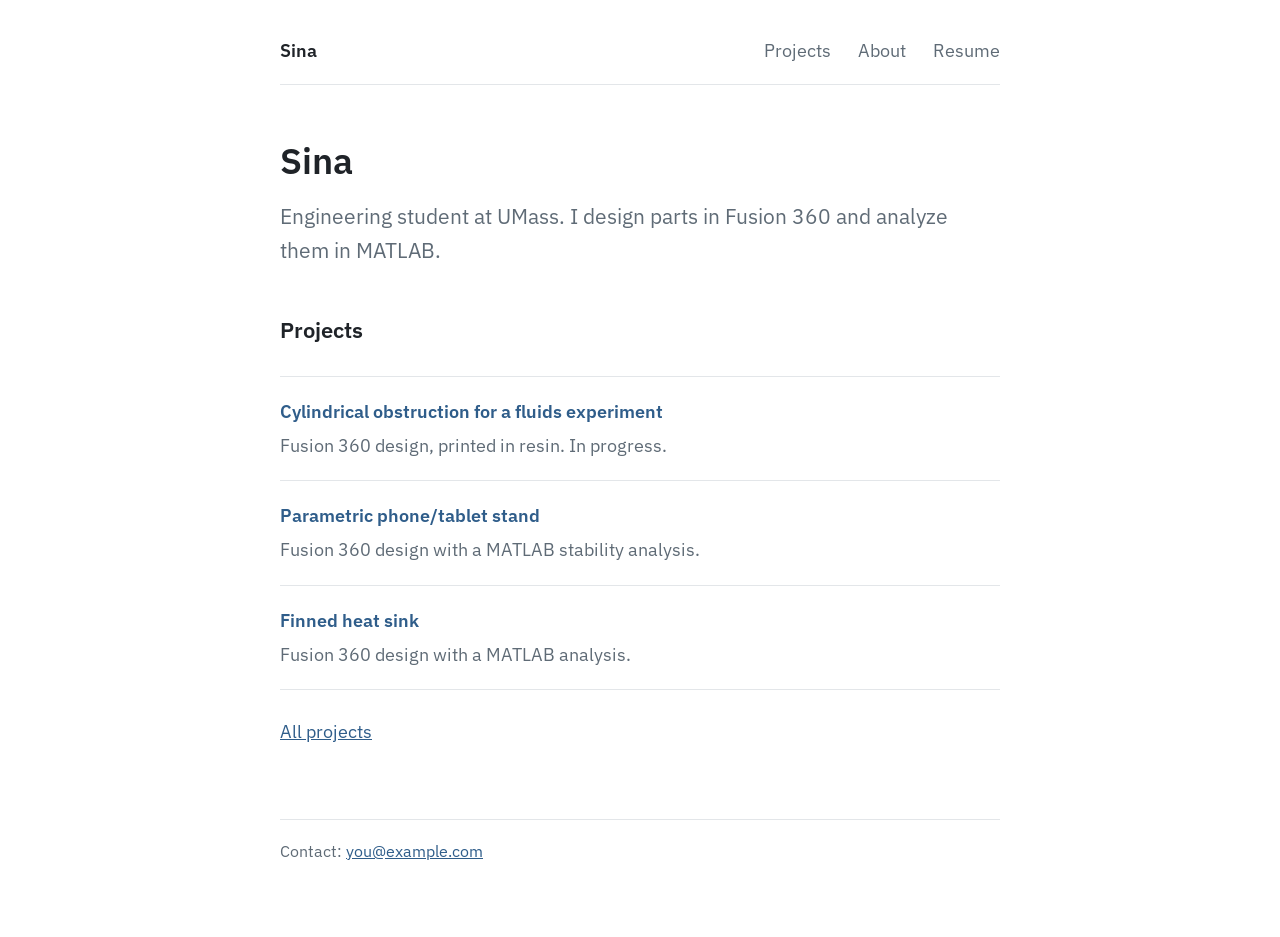
==== index.html @ f6cae818 "Add files via upload" ====
<!DOCTYPE html>
<html lang="en"><head><meta charset="utf-8"><meta name="viewport" content="width=device-width, initial-scale=1">
<title>Sina | Engineering Portfolio</title>
<link rel="preconnect" href="https://fonts.googleapis.com"><link rel="preconnect" href="https://fonts.gstatic.com" crossorigin>
<link href="https://fonts.googleapis.com/css2?family=IBM+Plex+Sans:wght@400;600&display=swap" rel="stylesheet">
<link rel="stylesheet" href="css/style.css"></head><body><div class="wrap">
<nav><a class="name" href="index.html">Sina</a>
<a href="projects.html">Projects</a>
<a href="about.html">About</a>
<a href="resume.pdf">Resume</a></nav>
<h1>Sina</h1>
<p class="lead">Engineering student at UMass. I design parts in Fusion 360 and analyze them in MATLAB.</p>
<h2>Projects</h2>
<ul class="list">
<li><a class="title" href="projects/fluids-obstruction.html">Cylindrical obstruction for a fluids experiment</a><p>Fusion 360 design, printed in resin. In progress.</p></li>
<li><a class="title" href="projects/phone-stand.html">Parametric phone/tablet stand</a><p>Fusion 360 design with a MATLAB stability analysis.</p></li>
<li><a class="title" href="projects/heat-sink.html">Finned heat sink</a><p>Fusion 360 design with a MATLAB analysis.</p></li>
</ul>
<p><a href="projects.html">All projects</a></p>
<footer>Contact: <a href="mailto:you@example.com">you@example.com</a></footer></div></body></html>
---- css/style.css ----
:root{--bg:#fff;--text:#1f2328;--muted:#5f6b76;--line:#e3e6e9;--accent:#2f5d8a}
@media (prefers-color-scheme:dark){:root{--bg:#14171a;--text:#e8eaed;--muted:#9aa5b1;--line:#2a2f35;--accent:#7fb0e0}}
*{box-sizing:border-box}
html{font-family:"IBM Plex Sans",system-ui,-apple-system,"Segoe UI",sans-serif;background:var(--bg);color:var(--text);line-height:1.65;font-size:18px}
body{margin:0;padding:0 1.25rem}
.wrap{max-width:40rem;margin:0 auto;padding:2rem 0 4rem}
nav{display:flex;gap:1.5rem;align-items:baseline;padding-bottom:1rem;border-bottom:1px solid var(--line);margin-bottom:3rem;flex-wrap:wrap}
nav .name{font-weight:600;margin-right:auto;color:var(--text);text-decoration:none}
nav a{color:var(--muted);text-decoration:none}
nav a:hover,nav a[aria-current]{color:var(--text)}
a{color:var(--accent)}
a:focus-visible{outline:2px solid var(--accent);outline-offset:3px}
h1{font-size:2rem;line-height:1.2;margin:0 0 1rem;font-weight:600}
h2{font-size:1.2rem;margin:2.5rem 0 .5rem;font-weight:600}
p{margin:0 0 1rem}
.lead{font-size:1.15rem;color:var(--muted)}
.meta{color:var(--muted);font-size:.9rem}
.list{list-style:none;padding:0;margin:1.5rem 0}
.list li{padding:1.1rem 0;border-top:1px solid var(--line)}
.list li:last-child{border-bottom:1px solid var(--line)}
.list a.title{font-weight:600;text-decoration:none}
.list a.title:hover{text-decoration:underline}
.list p{margin:.25rem 0 0;color:var(--muted)}
img{max-width:100%;height:auto;display:block;margin:1.5rem 0}
figcaption{color:var(--muted);font-size:.9rem;margin-top:-1rem}
footer{margin-top:4rem;padding-top:1rem;border-top:1px solid var(--line);color:var(--muted);font-size:.9rem}
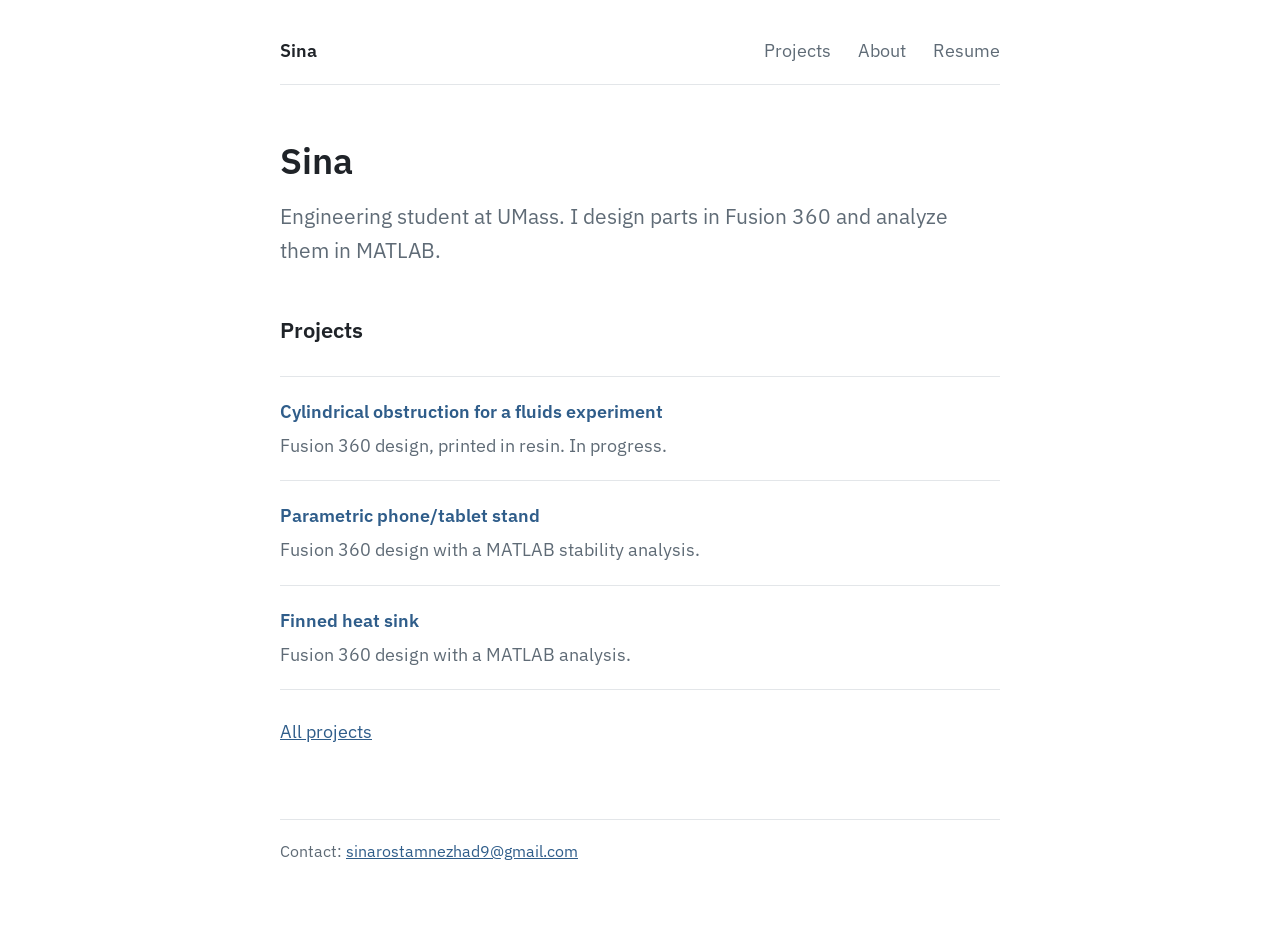
==== commit 85e29a3a: "Update contact email in footer" ====
--- a/index.html
+++ b/index.html
@@ -17,4 +17,4 @@
 <li><a class="title" href="projects/heat-sink.html">Finned heat sink</a><p>Fusion 360 design with a MATLAB analysis.</p></li>
 </ul>
 <p><a href="projects.html">All projects</a></p>
-<footer>Contact: <a href="mailto:you@example.com">you@example.com</a></footer></div></body></html>
+<footer>Contact: <a href="mailto:sinarostamnezhad9@gmail.com">sinarostamnezhad9@gmail.com</a></footer></div></body></html>
